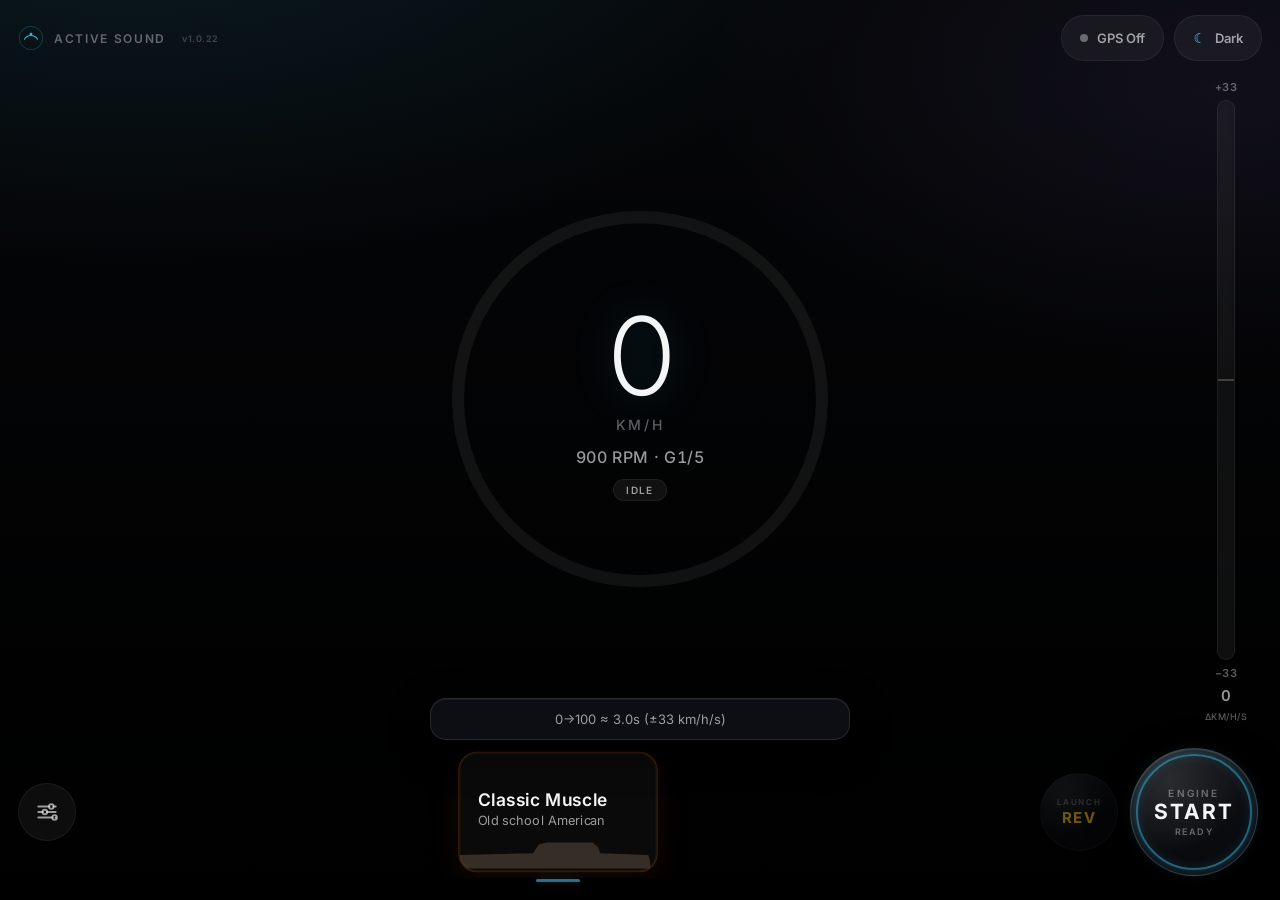
==== index.html @ 88a3c4e0 "revert(runtime): restore the exact v1.0.13 runtime — app was unusable The user reports the app went " ====
<!DOCTYPE html>
<html lang="en" data-theme="dark">
<head>
  <meta charset="UTF-8" />
  <meta name="viewport" content="width=device-width, initial-scale=1.0, maximum-scale=1.0, user-scalable=no, viewport-fit=cover" />
  <meta name="apple-mobile-web-app-capable" content="yes" />
  <meta name="mobile-web-app-capable" content="yes" />
  <meta name="theme-color" content="#000000" />
  <link rel="icon" type="image/svg+xml" href="favicon.svg" />
  <link rel="apple-touch-icon" href="favicon.svg" />
  <title>Tesla Active Sound — Engine Sound for Your EV</title>
  <meta name="description" content="Turn your Tesla into a combustion car — a realistic engine sound played through the cabin speakers, revving in real time with your GPS speed. No install: open the link and drive." />
  <meta name="author" content="PreeMak03" />
  <link rel="canonical" href="https://preemak03.github.io/" />
  <!-- Open Graph (link previews) -->
  <meta property="og:type" content="website" />
  <meta property="og:site_name" content="Tesla Active Sound" />
  <meta property="og:title" content="Tesla Active Sound — Engine Sound for Your EV" />
  <meta property="og:description" content="Turn your Tesla into a combustion car — a realistic engine sound through the cabin speakers, revving in real time with your GPS speed." />
  <meta property="og:url" content="https://preemak03.github.io/" />
  <meta property="og:image" content="https://preemak03.github.io/favicon.svg" />
  <!-- Twitter -->
  <meta name="twitter:card" content="summary" />
  <meta name="twitter:title" content="Tesla Active Sound — Engine Sound for Your EV" />
  <meta name="twitter:description" content="Turn your Tesla into a combustion car — engine sound through the cabin speakers, revving with real GPS speed." />
  <meta name="twitter:image" content="https://preemak03.github.io/favicon.svg" />
  <link rel="preconnect" href="https://fonts.googleapis.com" />
  <link rel="preconnect" href="https://fonts.gstatic.com" crossorigin />
  <link href="https://fonts.googleapis.com/css2?family=Inter:wght@300;400;500;600;700&display=swap" rel="stylesheet" />
  <link rel="stylesheet" href="css/main.css" />
  <link rel="stylesheet" href="css/animations.css" />
</head>
<body>
  <div id="app" class="app">
    <!-- Ambient background -->
    <div class="bg-layer" aria-hidden="true">
      <div class="bg-gradient"></div>
    </div>

    <!-- Top bar: brand left · GPS + theme right -->
    <header class="top-bar-clean">
      <div class="brand-mini">
        <svg viewBox="0 0 40 40" class="brand-svg" aria-hidden="true">
          <circle cx="20" cy="20" r="18" fill="none" stroke="currentColor" stroke-width="1.2" opacity="0.35"/>
          <path d="M10 22c4-8 16-8 20 0" fill="none" stroke="currentColor" stroke-width="1.6" stroke-linecap="round"/>
          <circle cx="20" cy="14" r="2.2" fill="currentColor"/>
        </svg>
        <span class="brand-name">Active Sound</span>
        <span class="brand-ver" id="app-ver" aria-label="app version"></span>
      </div>

      <div class="top-actions">
        <button type="button" class="chip-btn" id="btn-gps" aria-pressed="false" title="GPS speed on/off">
          <span class="pill-dot pill-dot--gps" id="gps-status-dot"></span>
          <span id="gps-status-label">GPS Off</span>
        </button>
        <button type="button" class="chip-btn" id="btn-theme" aria-label="Toggle dark/bright mode">
          <span class="theme-toggle-icon" id="theme-icon" aria-hidden="true">☾</span>
          <span id="theme-label">Dark</span>
        </button>
      </div>
    </header>

    <!-- Drive stage: speed · accel -->
    <main class="drive-stage">
      <section class="speed-center">
        <div class="speed-ring" id="speed-ring">
          <svg class="speed-ring-svg" viewBox="0 0 240 240">
            <defs>
              <linearGradient id="ringGrad" x1="0%" y1="0%" x2="100%" y2="100%">
                <stop offset="0%" stop-color="#3ecfff"/>
                <stop offset="50%" stop-color="#6ee7ff"/>
                <stop offset="100%" stop-color="#a78bfa"/>
              </linearGradient>
            </defs>
            <circle class="ring-track" cx="120" cy="120" r="104" />
            <circle class="ring-progress" id="ring-progress" cx="120" cy="120" r="104"
              stroke="url(#ringGrad)" />
          </svg>
          <div class="speed-core">
            <div class="speed-value" id="speed-value">0</div>
            <div class="speed-unit">km/h</div>
            <div class="speed-rpm" id="speed-rpm">0 RPM · G1</div>
            <div class="state-chip" id="drive-state" data-state="idle">Idle</div>
          </div>
        </div>
      </section>

      <aside class="accel-side">
        <div class="accel-tube" id="accel-tube" aria-label="Acceleration">
          <div class="accel-tube-label">+40</div>
          <div class="accel-tube-body">
            <div class="accel-tube-track">
              <div class="accel-zero-line" aria-hidden="true"></div>
              <div class="accel-fill accel-fill--pos" id="accel-fill-pos"></div>
              <div class="accel-fill accel-fill--neg" id="accel-fill-neg"></div>
            </div>
          </div>
          <div class="accel-tube-label">−40</div>
          <div class="accel-tube-readout" id="accel-readout">0</div>
          <div class="accel-tube-unit">Δkm/h/s</div>
        </div>
      </aside>
    </main>

    <!-- Bottom row: tune · profile carousel · push-to-start -->
    <footer class="bottom-row">
      <button type="button" class="tune-fab" id="btn-tune" aria-expanded="false" aria-controls="tune-sheet" aria-label="Sound tuning">
        <svg viewBox="0 0 24 24" aria-hidden="true" class="tune-icon">
          <path d="M4 7h10M18 7h2M4 12h4M12 12h8M4 17h13M20 17h0" stroke="currentColor" stroke-width="1.8" stroke-linecap="round" fill="none"/>
          <circle cx="16" cy="7" r="2.1" fill="none" stroke="currentColor" stroke-width="1.8"/>
          <circle cx="10" cy="12" r="2.1" fill="none" stroke="currentColor" stroke-width="1.8"/>
          <circle cx="19" cy="17" r="2.1" fill="none" stroke="currentColor" stroke-width="1.8"/>
        </svg>
      </button>

      <div class="profile-dock" aria-label="Sound profiles">
        <div class="profile-carousel" id="profile-scroller" role="listbox" aria-label="Sound profiles">
          <!-- filled by JS -->
        </div>
        <div class="carousel-focus-line" aria-hidden="true"></div>
        <div class="lock-hint" aria-hidden="true">Locked while driving · stop 3s to unlock</div>
      </div>

      <div class="start-dock">
        <button type="button" class="launch-btn" id="btn-launch" aria-label="Launch control rev test">
          <span class="lb-ring" aria-hidden="true"></span>
          <span class="lb-eyebrow">Launch</span>
          <span class="lb-main">Rev</span>
        </button>
        <button type="button" class="push-start" id="btn-engine" aria-label="Start or stop engine">
          <span class="ps-ring" aria-hidden="true"></span>
          <span class="ps-eyebrow">Engine</span>
          <span class="ps-main" id="btn-engine-label">Start</span>
          <span class="ps-status" id="ps-status">Ready</span>
        </button>
      </div>
    </footer>

    <!-- Tune sheet — split: Sound Profile (this car) vs App System (global) -->
    <div class="sheet-backdrop" id="sheet-backdrop"></div>
    <div class="tune-sheet" id="tune-sheet" role="dialog" aria-label="Sound tuning" aria-hidden="true">
      <div class="sheet-head">
        <span class="sheet-title" id="sheet-title" title="Sound">Sound
          <span class="dev-badge dev-only" aria-hidden="true">DEV</span>
        </span>
        <span class="profile-chip" id="active-profile-name">Camaro</span>
      </div>
      <div class="scope-chip-row dev-only">
        <span class="scope-chip" id="engine-scope-chip" title="Which synthesis engine is live">Classic tone</span>
        <span class="scope-hint" id="tune-scope-hint">Bass/Edge = this card · Master/GPS = app</span>
      </div>

      <!-- SOUND PROFILE — follows the selected car card -->
      <div class="tune-section" data-scope="sound">
        <div class="tune-section-head">
          <span class="tune-section-label">Sound</span>
          <span class="tune-section-tag dev-only">this car</span>
        </div>
        <p class="tune-section-note dev-only" id="sound-profile-note">
          Cabin body &amp; edge for the active card.
        </p>

        <div class="slider-group">
          <label class="slider-label" for="vol-bass">
            <span>Bass / Cabin body</span>
            <span class="slider-readout" id="vol-bass-val">50%</span>
          </label>
          <div class="h-slider" data-slider="bass">
            <input type="range" id="vol-bass" min="0" max="100" value="50" />
            <div class="h-slider-track"><div class="h-slider-fill" id="vol-bass-fill"></div></div>
          </div>
        </div>

        <div class="slider-group">
          <label class="slider-label" for="vol-edge">
            <span>Edge / Rasp</span>
            <span class="slider-readout" id="vol-edge-val">45%</span>
          </label>
          <div class="h-slider" data-slider="edge">
            <input type="range" id="vol-edge" min="0" max="100" value="45" />
            <div class="h-slider-track"><div class="h-slider-fill" id="vol-edge-fill"></div></div>
          </div>
        </div>
      </div>

      <!-- APP SYSTEM — global webapp, not a car profile -->
      <div class="tune-section" data-scope="app">
        <div class="tune-section-head">
          <span class="tune-section-label">Volume</span>
          <span class="tune-section-tag tune-section-tag--app dev-only">global</span>
        </div>

        <div class="slider-group">
          <label class="slider-label" for="vol-master">
            <span>Master Volume</span>
            <span class="slider-readout" id="vol-master-val">70%</span>
          </label>
          <div class="h-slider" data-slider="master">
            <input type="range" id="vol-master" min="0" max="100" value="70" />
            <div class="h-slider-track"><div class="h-slider-fill" id="vol-master-fill"></div></div>
          </div>
        </div>

        <!-- Developer / simulation controls — revealed by long-press on the sheet title -->
        <div class="dev-only dev-block">
          <div class="toggle-row">
            <button type="button" class="toggle-btn is-on" id="btn-reactive" aria-pressed="true">
              <span class="toggle-knob"></span>
              <span>Speed Reactive</span>
            </button>
            <button type="button" class="toggle-btn is-on" id="btn-smooth" aria-pressed="true">
              <span class="toggle-knob"></span>
              <span>Smooth Filter</span>
            </button>
          </div>

          <div class="slider-group sim-group" id="sim-group">
            <label class="slider-label" for="sim-speed">
              <span>Sim Speed · Demand</span>
              <span class="slider-readout" id="sim-speed-val">0 km/h</span>
            </label>
            <div class="h-slider" data-slider="sim">
              <input type="range" id="sim-speed" min="0" max="200" value="0" />
              <div class="h-slider-track"><div class="h-slider-fill" id="sim-speed-fill"></div></div>
            </div>
          </div>
        </div>
      </div>

      <div class="sheet-meta dev-only">
        <span>GPS Accuracy</span>
        <span id="tele-accuracy">—</span>
      </div>

      <div class="sheet-meta sheet-credit">
        <span>© 2026 PreeMak03 · All rights reserved</span>
        <a class="donate-link" id="donate-link" href="#" target="_blank" rel="noopener" hidden>☕ Donate</a>
      </div>
    </div>

    <!-- Toast / notices -->
    <div class="toast-host" id="toast-host" aria-live="polite"></div>

    <!-- Boot overlay -->
    <div class="boot-overlay" id="boot-overlay">
      <div class="boot-content">
        <div class="boot-ring"></div>
        <div class="boot-title">Tesla Active Sound</div>
        <div class="boot-sub">Initializing acoustic systems…</div>
        <div class="boot-credit">by PreeMak03</div>
      </div>
    </div>
  </div>

  <script type="module" src="js/app.js"></script>
</body>
</html>
---- css/main.css ----
/* ==========================================================================
   Tesla Active Sound — Clean Drive UI
   Tesla-inspired · minimal chrome · touch-first for the in-car browser
   ========================================================================== */

:root,
[data-theme="dark"] {
  /* Core palette — Dark (default) */
  --bg-void: #000000;
  --bg-deep: #07080a;
  --bg-elevated: #0e1014;
  --bg-panel: rgba(14, 16, 22, 0.88);
  --bg-panel-strong: rgba(14, 16, 22, 0.94);

  --text-primary: #f4f5f7;
  --text-secondary: rgba(244, 245, 247, 0.62);
  --text-muted: rgba(244, 245, 247, 0.38);

  --accent: #3ecfff;
  --accent-soft: rgba(62, 207, 255, 0.18);
  --accent-glow: rgba(62, 207, 255, 0.45);
  --accent-2: #a78bfa;
  --success: #34d399;
  --warning: #fbbf24;
  --danger: #f87171;
  --accel-pos: #3ecfff;
  --accel-neg: #f87171;

  --border-subtle: rgba(255, 255, 255, 0.06);
  --border-glass: rgba(255, 255, 255, 0.10);
  --border-highlight: rgba(255, 255, 255, 0.16);
  --border-accent: rgba(62, 207, 255, 0.35);

  --radius-sm: 10px;
  --radius-md: 16px;
  --radius-lg: 22px;
  --radius-pill: 999px;

  --blur-glass: 8px;
  --shadow-panel: 0 12px 40px rgba(0, 0, 0, 0.45), inset 0 1px 0 rgba(255, 255, 255, 0.06);
  --bg-gradient: radial-gradient(120% 80% at 10% -10%, rgba(62, 207, 255, 0.10), transparent 50%),
    radial-gradient(90% 70% at 95% 10%, rgba(167, 139, 250, 0.08), transparent 45%),
    linear-gradient(180deg, #050608 0%, #000 100%);

  --font: "Inter", -apple-system, BlinkMacSystemFont, "Segoe UI", system-ui, sans-serif;
  --ease-out: cubic-bezier(0.22, 1, 0.36, 1);
  --ease-spring: cubic-bezier(0.34, 1.56, 0.64, 1);
  --ease-soft: cubic-bezier(0.4, 0, 0.2, 1);

  --safe-pad: max(18px, env(safe-area-inset-left));
}

/* Bright mode */
[data-theme="bright"] {
  --bg-void: #e8eaef;
  --bg-deep: #f0f2f5;
  --bg-elevated: #ffffff;
  --bg-panel: rgba(255, 255, 255, 0.85);
  --bg-panel-strong: rgba(255, 255, 255, 0.95);

  --text-primary: #0c0e12;
  --text-secondary: rgba(12, 14, 18, 0.62);
  --text-muted: rgba(12, 14, 18, 0.42);

  --accent: #0891b2;
  --accent-soft: rgba(8, 145, 178, 0.12);
  --accent-glow: rgba(8, 145, 178, 0.28);
  --accent-2: #7c3aed;
  --success: #059669;
  --warning: #d97706;
  --danger: #dc2626;
  --accel-pos: #0891b2;
  --accel-neg: #dc2626;

  --border-subtle: rgba(0, 0, 0, 0.06);
  --border-glass: rgba(0, 0, 0, 0.08);
  --border-highlight: rgba(0, 0, 0, 0.12);
  --border-accent: rgba(8, 145, 178, 0.35);

  --shadow-panel: 0 10px 32px rgba(15, 23, 42, 0.08), inset 0 1px 0 rgba(255, 255, 255, 0.8);
  --bg-gradient: radial-gradient(120% 80% at 10% -10%, rgba(8, 145, 178, 0.08), transparent 50%),
    radial-gradient(90% 70% at 95% 10%, rgba(124, 58, 237, 0.06), transparent 45%),
    linear-gradient(180deg, #eef1f6 0%, #e4e7ed 100%);
}

*,
*::before,
*::after {
  box-sizing: border-box;
  margin: 0;
  padding: 0;
}

html, body {
  height: 100%;
  width: 100%;
  overflow: hidden;
  background: var(--bg-void);
  color: var(--text-primary);
  font-family: var(--font);
  font-weight: 400;
  -webkit-font-smoothing: antialiased;
  -moz-osx-font-smoothing: grayscale;
  touch-action: manipulation;
  user-select: none;
  -webkit-user-select: none;
  -webkit-touch-callout: none;
  overscroll-behavior: none;
}

button, input {
  font-family: inherit;
  color: inherit;
  border: none;
  background: none;
  outline: none;
}

button {
  cursor: pointer;
  -webkit-tap-highlight-color: transparent;
}

/* --------------------------------------------------------------------------
   App shell
   -------------------------------------------------------------------------- */

.app {
  position: relative;
  height: 100%;
  width: 100%;
  display: flex;
  flex-direction: column;
  padding: 12px var(--safe-pad) 14px;
  gap: 4px;
  overflow: hidden;
}

.bg-layer {
  position: absolute;
  inset: 0;
  z-index: 0;
  pointer-events: none;
  overflow: hidden;
}

.bg-gradient {
  position: absolute;
  inset: 0;
  background: var(--bg-gradient);
}

/* --------------------------------------------------------------------------
   Top bar — no chrome, floating chips
   -------------------------------------------------------------------------- */

.top-bar-clean {
  position: relative;
  z-index: 10;
  display: flex;
  align-items: center;
  justify-content: space-between;
  min-height: 52px;
  flex-shrink: 0;
}

.brand-mini {
  display: flex;
  align-items: center;
  gap: 10px;
  color: var(--text-muted);
}

.brand-svg {
  width: 26px;
  height: 26px;
  color: var(--accent);
  opacity: 0.85;
}

.brand-name {
  font-size: 12px;
  font-weight: 600;
  letter-spacing: 0.14em;
  text-transform: uppercase;
}

.top-actions {
  display: flex;
  gap: 10px;
  align-items: center;
}

.chip-btn {
  display: inline-flex;
  align-items: center;
  gap: 9px;
  padding: 11px 18px;
  min-height: 46px;
  border-radius: var(--radius-pill);
  background: rgba(127, 127, 127, 0.10);
  border: 1px solid var(--border-subtle);
  font-size: 13px;
  font-weight: 600;
  color: var(--text-secondary);
  transition: border-color 0.2s, color 0.2s, background 0.2s;
  white-space: nowrap;
}

.chip-btn:active {
  transform: scale(0.97);
}

.chip-btn.is-on {
  color: var(--text-primary);
  border-color: var(--border-accent);
  background: var(--accent-soft);
}

.theme-toggle-icon {
  font-size: 14px;
  line-height: 1;
  color: var(--accent);
}

.pill-dot {
  width: 8px;
  height: 8px;
  border-radius: 50%;
  background: var(--text-muted);
  transition: background 0.3s, box-shadow 0.3s;
}

.pill-dot.is-live {
  background: var(--success);
  box-shadow: 0 0 10px rgba(52, 211, 153, 0.7);
}

.pill-dot.is-warn {
  background: var(--warning);
  box-shadow: 0 0 10px rgba(251, 191, 36, 0.55);
}

.pill-dot.is-off {
  background: var(--text-muted);
}

/* --------------------------------------------------------------------------
   Drive stage — fader rail · speed · accel tube
   -------------------------------------------------------------------------- */

.drive-stage {
  position: relative;
  z-index: 5;
  flex: 1;
  min-height: 0;
  display: flex;
  align-items: stretch;
  gap: 10px;
  /* balance the accel tube on the right so the ring sits optically centered */
  padding-left: 82px;
}

/* Speed — the hero */
.speed-center {
  flex: 1;
  min-width: 0;
  display: grid;
  place-items: center;
}

.speed-ring {
  position: relative;
  width: min(100%, 52vh, 420px);
  aspect-ratio: 1;
}

.speed-ring-svg {
  width: 100%;
  height: 100%;
  transform: rotate(-90deg);
}

.ring-track {
  fill: none;
  stroke: rgba(127, 127, 127, 0.12);
  stroke-width: 7;
}

.ring-progress {
  fill: none;
  stroke-width: 7;
  stroke-linecap: round;
  stroke-dasharray: 653.45;
  stroke-dashoffset: 653.45;
  transition: none;
}

.speed-core {
  position: absolute;
  inset: 0;
  display: flex;
  flex-direction: column;
  align-items: center;
  justify-content: center;
  gap: 2px;
}

.speed-value {
  font-size: clamp(64px, 13vh, 108px);
  font-weight: 300;
  letter-spacing: -0.03em;
  line-height: 1;
  font-variant-numeric: tabular-nums;
  text-shadow: 0 0 40px rgba(62, 207, 255, 0.25);
}

.speed-unit {
  font-size: 14px;
  font-weight: 500;
  letter-spacing: 0.18em;
  text-transform: uppercase;
  color: var(--text-muted);
  margin-top: 4px;
}

.speed-rpm {
  margin-top: 12px;
  font-size: 16px;
  font-weight: 500;
  font-variant-numeric: tabular-nums;
  letter-spacing: 0.04em;
  color: var(--text-secondary);
}

/* Drive-state chip (THOR states) */
.state-chip {
  margin-top: 10px;
  font-size: 10px;
  font-weight: 600;
  letter-spacing: 0.14em;
  text-transform: uppercase;
  padding: 4px 12px;
  border-radius: var(--radius-pill);
  background: rgba(127, 127, 127, 0.12);
  border: 1px solid var(--border-subtle);
  color: var(--text-secondary);
  transition: color 0.25s, border-color 0.25s, background 0.25s;
}

.state-chip[data-state="pull"] {
  color: var(--accel-pos);
  border-color: color-mix(in srgb, var(--accel-pos) 40%, transparent);
  background: color-mix(in srgb, var(--accel-pos) 12%, transparent);
}

.state-chip[data-state="overrun"] {
  color: var(--accel-neg);
  border-color: color-mix(in srgb, var(--accel-neg) 40%, transparent);
  background: color-mix(in srgb, var(--accel-neg) 12%, transparent);
}

.state-chip[data-state="cruise"] {
  color: var(--success);
  border-color: color-mix(in srgb, var(--success) 40%, transparent);
  background: color-mix(in srgb, var(--success) 10%, transparent);
}

.state-chip[data-state="shift"] {
  color: var(--warning);
  border-color: color-mix(in srgb, var(--warning) 45%, transparent);
  background: color-mix(in srgb, var(--warning) 12%, transparent);
}

/* Accel tube — right side, same as before */
.accel-side {
  flex: 0 0 72px;
  display: flex;
  align-items: stretch;
  justify-content: center;
  padding: 12px 0 12px;
}

.accel-tube {
  display: flex;
  flex-direction: column;
  align-items: center;
  gap: 6px;
  min-height: 0;
  width: 100%;
}

.accel-tube-label {
  font-size: 11px;
  font-weight: 600;
  letter-spacing: 0.04em;
  color: var(--text-muted);
  font-variant-numeric: tabular-nums;
}

.accel-tube-body {
  flex: 1;
  width: 100%;
  min-height: 130px;
  display: flex;
  justify-content: center;
}

.accel-tube-track {
  position: relative;
  width: 18px;
  height: 100%;
  border-radius: var(--radius-pill);
  background: rgba(127, 127, 127, 0.12);
  border: 1px solid var(--border-subtle);
  overflow: hidden;
  box-shadow: inset 0 2px 8px rgba(0, 0, 0, 0.2);
}

.accel-zero-line {
  position: absolute;
  left: 0;
  right: 0;
  top: 50%;
  height: 2px;
  margin-top: -1px;
  background: var(--text-muted);
  opacity: 0.55;
  z-index: 2;
}

.accel-fill {
  position: absolute;
  left: 2px;
  right: 2px;
  width: auto;
  border-radius: 2px;
  pointer-events: none;
}

.accel-fill--pos {
  bottom: 50%;
  height: 0%;
  background: linear-gradient(0deg, var(--accel-pos), #7ee8ff);
  box-shadow: 0 0 10px color-mix(in srgb, var(--accel-pos) 50%, transparent);
}

.accel-fill--neg {
  top: 50%;
  height: 0%;
  background: linear-gradient(180deg, var(--accel-neg), #fca5a5);
  box-shadow: 0 0 10px color-mix(in srgb, var(--accel-neg) 45%, transparent);
}

.accel-tube-readout {
  font-size: 15px;
  font-weight: 600;
  font-variant-numeric: tabular-nums;
  color: var(--accent);
  letter-spacing: 0.02em;
  min-height: 1.2em;
}

.accel-tube-unit {
  font-size: 9px;
  font-weight: 500;
  letter-spacing: 0.06em;
  color: var(--text-muted);
  text-transform: uppercase;
}

/* --------------------------------------------------------------------------
   Bottom row — tune · carousel · push-to-start
   -------------------------------------------------------------------------- */

.bottom-row {
  position: relative;
  z-index: 10;
  flex-shrink: 0;
  display: flex;
  align-items: center;
  gap: 14px;
  min-height: 148px;
}

/* Tune fab */
.tune-fab {
  flex: 0 0 auto;
  width: 58px;
  height: 58px;
  border-radius: 50%;
  display: grid;
  place-items: center;
  background: rgba(127, 127, 127, 0.10);
  border: 1px solid var(--border-subtle);
  color: var(--text-secondary);
  transition: border-color 0.2s, color 0.2s, background 0.2s, transform 0.15s;
  align-self: center;
}

.tune-fab:active {
  transform: scale(0.94);
}

.tune-fab.is-open {
  color: var(--accent);
  border-color: var(--border-accent);
  background: var(--accent-soft);
}

.tune-icon {
  width: 26px;
  height: 26px;
}

/* Profile carousel — swipe, center zoom pop */
.profile-dock {
  position: relative;
  flex: 1;
  min-width: 0;
  height: 100%;
  display: flex;
  align-items: center;
  -webkit-mask-image: linear-gradient(90deg, transparent 0, #000 12%, #000 88%, transparent 100%);
  mask-image: linear-gradient(90deg, transparent 0, #000 12%, #000 88%, transparent 100%);
}

.profile-carousel {
  display: flex;
  align-items: center;
  gap: 12px;
  width: 100%;
  overflow-x: auto;
  overflow-y: hidden;
  padding: 14px 0;
  scroll-snap-type: x mandatory;
  -webkit-overflow-scrolling: touch;
  scrollbar-width: none;
}

.profile-carousel::-webkit-scrollbar {
  display: none;
}

.carousel-focus-line {
  position: absolute;
  left: 50%;
  bottom: 4px;
  width: 44px;
  height: 3px;
  border-radius: 2px;
  transform: translateX(-50%);
  background: var(--accent);
  opacity: 0.55;
  box-shadow: 0 0 12px var(--accent-glow);
  pointer-events: none;
}

.pcard {
  position: relative;
  flex: 0 0 auto;
  width: 172px;
  height: 104px;
  scroll-snap-align: center;
  border-radius: var(--radius-md);
  padding: 12px 16px 36px;
  display: flex;
  flex-direction: column;
  justify-content: flex-end;
  gap: 2px;
  background: rgba(127, 127, 127, 0.08);
  border: 1px solid var(--border-subtle);
  overflow: hidden;
  opacity: 0.6;
  transform: scale(0.92);
  will-change: transform, opacity;
  transition: border-color 0.25s var(--ease-soft), box-shadow 0.25s var(--ease-soft);
}

.pcard.is-center {
  border-color: color-mix(in srgb, var(--profile-accent, var(--accent)) 55%, transparent);
  box-shadow:
    0 8px 30px color-mix(in srgb, var(--profile-accent, var(--accent)) 18%, transparent),
    inset 0 0 0 1px color-mix(in srgb, var(--profile-accent, var(--accent)) 25%, transparent);
}

/* Signature silhouette — original SVG art, wheel-less body ~1/3 of the
   card height, sitting flush on the bottom edge like a ground line. */
.pcard-art {
  position: absolute;
  inset: auto -6px -2px -6px;
  width: calc(100% + 12px);
  height: 35px;
  color: color-mix(in srgb, var(--profile-accent, var(--accent)) 60%, var(--text-primary) 40%);
  opacity: 0.16;
  filter: blur(0.4px);
  pointer-events: none;
}

.pcard.is-center .pcard-art {
  opacity: 0.3;
}

.pcard-name {
  position: relative;
  z-index: 1;
  font-size: 15px;
  font-weight: 600;
  line-height: 1.2;
  letter-spacing: 0.01em;
}

.pcard-car {
  position: relative;
  z-index: 1;
  font-size: 11px;
  font-weight: 400;
  line-height: 1.25;
  color: var(--text-secondary);
}

/* Push-to-start — Tesla-minimal round starter */
.start-dock {
  flex: 0 0 auto;
  display: flex;
  align-items: center;
  gap: 12px;
  padding-right: 4px;
}

/* Launch-control rev test */
.launch-btn {
  position: relative;
  width: 78px;
  height: 78px;
  border-radius: 50%;
  display: flex;
  flex-direction: column;
  align-items: center;
  justify-content: center;
  gap: 1px;
  background:
    radial-gradient(circle at 32% 26%, rgba(255, 255, 255, 0.08), transparent 55%),
    linear-gradient(160deg, #14161b 0%, #0a0b0e 70%);
  border: 1px solid var(--border-subtle);
  opacity: 0.45;
  transition: opacity 0.25s, transform 0.12s var(--ease-soft);
}

[data-theme="bright"] .launch-btn {
  background:
    radial-gradient(circle at 32% 26%, rgba(255, 255, 255, 0.85), transparent 60%),
    linear-gradient(160deg, #f2f4f8 0%, #d7dbe2 70%);
}

.launch-btn.is-armed {
  opacity: 1;
  border-color: color-mix(in srgb, var(--warning) 45%, transparent);
}

.launch-btn:active {
  transform: scale(0.94);
}

.lb-ring {
  position: absolute;
  inset: 4px;
  border-radius: 50%;
  border: 2px solid transparent;
  transition: border-color 0.25s, box-shadow 0.25s;
  pointer-events: none;
}

.launch-btn.is-armed .lb-ring {
  border-color: color-mix(in srgb, var(--warning) 40%, transparent);
}

.launch-btn.is-active .lb-ring {
  border-color: var(--warning);
  box-shadow:
    0 0 18px color-mix(in srgb, var(--warning) 50%, transparent),
    inset 0 0 12px color-mix(in srgb, var(--warning) 20%, transparent);
  animation: launch-pulse 0.5s ease-in-out infinite alternate;
}

@keyframes launch-pulse {
  from { opacity: 0.65; }
  to { opacity: 1; }
}

.lb-eyebrow {
  font-size: 8px;
  font-weight: 600;
  letter-spacing: 0.2em;
  text-transform: uppercase;
  color: var(--text-muted);
}

.lb-main {
  font-size: 15px;
  font-weight: 700;
  letter-spacing: 0.1em;
  text-transform: uppercase;
  color: var(--warning);
}

.push-start {
  position: relative;
  width: 128px;
  height: 128px;
  border-radius: 50%;
  display: flex;
  flex-direction: column;
  align-items: center;
  justify-content: center;
  gap: 1px;
  background:
    radial-gradient(circle at 32% 26%, rgba(255, 255, 255, 0.10), transparent 55%),
    linear-gradient(160deg, #16181d 0%, #0a0b0e 70%);
  border: 1px solid var(--border-highlight);
  box-shadow:
    0 14px 38px rgba(0, 0, 0, 0.55),
    inset 0 1px 0 rgba(255, 255, 255, 0.10);
  transition: transform 0.12s var(--ease-soft), box-shadow 0.25s var(--ease-soft);
}

[data-theme="bright"] .push-start {
  background:
    radial-gradient(circle at 32% 26%, rgba(255, 255, 255, 0.85), transparent 60%),
    linear-gradient(160deg, #f2f4f8 0%, #d7dbe2 70%);
  box-shadow:
    0 14px 32px rgba(15, 23, 42, 0.22),
    inset 0 1px 0 rgba(255, 255, 255, 0.9);
}

.push-start:active {
  transform: scale(0.96);
}

/* Outer status ring */
.ps-ring {
  position: absolute;
  inset: 5px;
  border-radius: 50%;
  border: 2px solid color-mix(in srgb, var(--accent) 45%, transparent);
  box-shadow:
    0 0 14px color-mix(in srgb, var(--accent) 25%, transparent),
    inset 0 0 12px color-mix(in srgb, var(--accent) 12%, transparent);
  transition: border-color 0.3s, box-shadow 0.3s;
  pointer-events: none;
}

.push-start.is-running .ps-ring {
  border-color: color-mix(in srgb, var(--danger) 70%, transparent);
  box-shadow:
    0 0 20px color-mix(in srgb, var(--danger) 40%, transparent),
    inset 0 0 14px color-mix(in srgb, var(--danger) 18%, transparent);
}

.ps-eyebrow {
  font-size: 10px;
  font-weight: 600;
  letter-spacing: 0.22em;
  text-transform: uppercase;
  color: var(--text-muted);
}

.ps-main {
  font-size: 21px;
  font-weight: 700;
  letter-spacing: 0.1em;
  text-transform: uppercase;
  line-height: 1.15;
}

.push-start.is-running .ps-main {
  color: var(--danger);
}

.ps-status {
  font-size: 9px;
  font-weight: 600;
  letter-spacing: 0.16em;
  text-transform: uppercase;
  color: var(--text-muted);
  transition: color 0.3s;
}

.push-start.is-running .ps-status {
  color: var(--success);
  text-shadow: 0 0 10px rgba(52, 211, 153, 0.5);
}

/* --------------------------------------------------------------------------
   Drive lock — GPS mode + moving: touch controls lock so eyes stay on the
   road; standing still >3 s (red light) unlocks. Push-to-start never locks.
   -------------------------------------------------------------------------- */

.lock-hint {
  position: absolute;
  inset: 0;
  display: grid;
  place-items: center;
  font-size: 12px;
  font-weight: 600;
  letter-spacing: 0.14em;
  text-transform: uppercase;
  color: var(--text-secondary);
  opacity: 0;
  pointer-events: none;
  transition: opacity 0.3s var(--ease-soft);
}

.drive-lock .lock-hint {
  opacity: 1;
}

.drive-lock .profile-carousel,
.drive-lock .carousel-focus-line {
  opacity: 0.22;
  pointer-events: none;
}

.drive-lock .tune-fab,
.drive-lock .launch-btn,
.drive-lock .top-actions {
  opacity: 0.3;
  pointer-events: none;
}

/* --------------------------------------------------------------------------
   Tune sheet
   -------------------------------------------------------------------------- */

.sheet-backdrop {
  position: absolute;
  inset: 0;
  z-index: 40;
  background: rgba(0, 0, 0, 0.35);
  opacity: 0;
  pointer-events: none;
  transition: opacity 0.28s var(--ease-soft);
}

.sheet-backdrop.is-open {
  opacity: 1;
  pointer-events: auto;
}

.tune-sheet {
  position: absolute;
  left: var(--safe-pad);
  bottom: 16px;
  z-index: 45;
  width: min(400px, calc(100% - 2 * var(--safe-pad)));
  padding: 20px 22px 22px;
  border-radius: var(--radius-lg);
  background: var(--bg-panel-strong);
  backdrop-filter: blur(var(--blur-glass));
  -webkit-backdrop-filter: blur(var(--blur-glass));
  border: 1px solid var(--border-glass);
  box-shadow: var(--shadow-panel);
  display: flex;
  flex-direction: column;
  gap: 14px;
  transform: translateY(16px);
  opacity: 0;
  visibility: hidden;
  pointer-events: none;
  transition: transform 0.3s var(--ease-out), opacity 0.28s var(--ease-soft), visibility 0.3s;
}

.tune-sheet.is-open {
  transform: translateY(0);
  opacity: 1;
  visibility: visible;
  pointer-events: auto;
}

.sheet-head {
  display: flex;
  align-items: center;
  justify-content: space-between;
  gap: 12px;
}

.sheet-title {
  font-size: 12px;
  font-weight: 600;
  letter-spacing: 0.12em;
  text-transform: uppercase;
  color: var(--text-muted);
}

/* Developer / simulation controls: hidden from normal users. Revealed (with natural
 * display of each element) once the body gains .dev-mode via the triple-tap gesture. */
body:not(.dev-mode) .dev-only {
  display: none !important;
}
.dev-badge {
  margin-left: 8px;
  font-size: 9px;
  font-weight: 700;
  letter-spacing: 0.14em;
  padding: 2px 6px;
  border-radius: 6px;
  color: var(--accent);
  background: var(--accent-soft);
  border: 1px solid var(--border-accent);
  vertical-align: middle;
}
.dev-block {
  margin-top: 14px;
  padding-top: 14px;
  border-top: 1px dashed var(--border-accent);
}

/* Settings FAB — a 1s "opening…" spinner ring (also the triple-tap dev window),
 * so the deliberate delay reads as a loading animation, not lag. */
.tune-fab {
  position: relative;
}
.tune-fab.is-waiting::before {
  content: "";
  position: absolute;
  inset: -5px;
  border-radius: 50%;
  border: 2px solid transparent;
  border-top-color: var(--accent);
  border-right-color: var(--accent);
  animation: fab-spin 0.8s linear infinite;
  pointer-events: none;
}
@keyframes fab-spin {
  to { transform: rotate(360deg); }
}

/* Small, muted app-version badge after the brand name (top-left). */
.brand-ver {
  margin-left: 6px;
  font-size: 9px;
  font-weight: 600;
  letter-spacing: 0.06em;
  color: var(--text-muted);
  opacity: 0.6;
  vertical-align: middle;
}

.profile-chip {
  font-size: 12px;
  font-weight: 500;
  letter-spacing: 0.04em;
  padding: 6px 12px;
  border-radius: var(--radius-pill);
  background: var(--accent-soft);
  border: 1px solid var(--border-accent);
  color: var(--accent);
}

.scope-chip-row {
  display: flex;
  flex-wrap: wrap;
  align-items: center;
  gap: 8px 12px;
  margin-top: -4px;
}

.scope-chip {
  font-size: 10px;
  font-weight: 600;
  letter-spacing: 0.08em;
  text-transform: uppercase;
  padding: 4px 10px;
  border-radius: var(--radius-pill);
  background: rgba(255, 255, 255, 0.06);
  border: 1px solid var(--border-subtle);
  color: var(--text-muted);
}

.scope-chip.is-vessel {
  color: #5eead4;
  border-color: rgba(94, 234, 212, 0.35);
  background: rgba(94, 234, 212, 0.1);
}

.scope-hint {
  font-size: 11px;
  color: var(--text-muted);
  line-height: 1.3;
  flex: 1;
  min-width: 140px;
}

.tune-section {
  display: flex;
  flex-direction: column;
  gap: 12px;
  padding: 12px 12px 14px;
  border-radius: var(--radius-md, 12px);
  border: 1px solid var(--border-subtle);
  background: rgba(0, 0, 0, 0.18);
}

.tune-section[data-scope="sound"] {
  border-color: rgba(94, 234, 212, 0.18);
}

.tune-section[data-scope="app"] {
  border-color: rgba(167, 139, 250, 0.18);
}

.tune-section-head {
  display: flex;
  align-items: center;
  justify-content: space-between;
  gap: 8px;
}

.tune-section-label {
  font-size: 11px;
  font-weight: 700;
  letter-spacing: 0.14em;
  text-transform: uppercase;
  color: var(--text-secondary);
}

.tune-section-tag {
  font-size: 10px;
  font-weight: 600;
  letter-spacing: 0.06em;
  text-transform: uppercase;
  padding: 2px 8px;
  border-radius: var(--radius-pill);
  color: #5eead4;
  background: rgba(94, 234, 212, 0.12);
}

.tune-section-tag--app {
  color: #c4b5fd;
  background: rgba(167, 139, 250, 0.14);
}

.tune-section-note {
  margin: 0;
  font-size: 11px;
  line-height: 1.4;
  color: var(--text-muted);
}

.tune-sheet {
  max-height: min(78vh, 640px);
  overflow-y: auto;
  -webkit-overflow-scrolling: touch;
}

.sheet-meta {
  display: flex;
  justify-content: space-between;
  font-size: 12px;
  color: var(--text-muted);
  font-variant-numeric: tabular-nums;
  padding-top: 2px;
  border-top: 1px solid var(--border-subtle);
}

/* Sim demand slider — inert while GPS drives the speed */
.sim-group {
  padding-top: 10px;
  border-top: 1px solid var(--border-subtle);
  transition: opacity 0.25s var(--ease-soft);
}

.sim-group.is-inert {
  opacity: 0.4;
  pointer-events: none;
}

/* Sliders */
.slider-group {
  display: flex;
  flex-direction: column;
  gap: 6px;
}

.slider-label {
  display: flex;
  justify-content: space-between;
  align-items: center;
  font-size: 13px;
  font-weight: 500;
  color: var(--text-secondary);
}

.slider-readout {
  font-variant-numeric: tabular-nums;
  color: var(--accent);
  font-weight: 600;
  font-size: 13px;
}

.h-slider {
  position: relative;
  height: 38px;
  display: flex;
  align-items: center;
}

.h-slider input[type="range"] {
  position: absolute;
  inset: 0;
  width: 100%;
  height: 100%;
  opacity: 0;
  z-index: 2;
  cursor: pointer;
  margin: 0;
}

.h-slider-track {
  position: relative;
  width: 100%;
  height: 8px;
  border-radius: var(--radius-pill);
  background: rgba(127, 127, 127, 0.14);
  border: 1px solid var(--border-subtle);
  overflow: hidden;
}

.h-slider-fill {
  height: 100%;
  width: 70%;
  border-radius: inherit;
  background: linear-gradient(90deg, rgba(62, 207, 255, 0.4), #3ecfff);
  box-shadow: 0 0 12px rgba(62, 207, 255, 0.35);
  will-change: width;
}

/* Toggles */
.toggle-row {
  display: grid;
  grid-template-columns: 1fr 1fr;
  gap: 8px;
}

.toggle-btn {
  display: flex;
  align-items: center;
  gap: 10px;
  padding: 12px 14px;
  min-height: 48px;
  border-radius: var(--radius-md);
  background: rgba(127, 127, 127, 0.10);
  border: 1px solid var(--border-subtle);
  font-size: 13px;
  font-weight: 500;
  color: var(--text-secondary);
  transition: border-color 0.2s, color 0.2s, background 0.2s;
}

.toggle-btn.is-on {
  color: var(--text-primary);
  border-color: var(--border-accent);
  background: var(--accent-soft);
}

.toggle-knob {
  width: 34px;
  height: 20px;
  border-radius: var(--radius-pill);
  background: rgba(127, 127, 127, 0.25);
  position: relative;
  flex-shrink: 0;
  transition: background 0.25s var(--ease-soft);
}

.toggle-knob::after {
  content: "";
  position: absolute;
  top: 2px;
  left: 2px;
  width: 16px;
  height: 16px;
  border-radius: 50%;
  background: #fff;
  box-shadow: 0 1px 4px rgba(0, 0, 0, 0.4);
  transition: transform 0.28s var(--ease-out);
}

.toggle-btn.is-on .toggle-knob {
  background: var(--accent);
  box-shadow: 0 0 10px rgba(62, 207, 255, 0.45);
}

.toggle-btn.is-on .toggle-knob::after {
  transform: translateX(14px);
}

/* --------------------------------------------------------------------------
   Onboarding coach marks — spotlight + tooltip, tap to advance, shown once
   -------------------------------------------------------------------------- */

.onb {
  position: fixed;
  inset: 0;
  z-index: 200;
  cursor: pointer;
  animation: onb-fade 0.3s var(--ease-soft);
}

.onb.is-out {
  opacity: 0;
  pointer-events: none;
  transition: opacity 0.3s var(--ease-soft);
}

@keyframes onb-fade {
  from { opacity: 0; }
  to { opacity: 1; }
}

/* Spotlight: transparent hole, huge box-shadow dims everything else */
.onb-hole {
  position: absolute;
  box-shadow: 0 0 0 9999px rgba(0, 0, 0, 0.72);
  border: 2px solid var(--accent);
  border-radius: 16px;
  box-sizing: border-box;
  pointer-events: none;
  transition: left 0.3s var(--ease-out), top 0.3s var(--ease-out),
    width 0.3s var(--ease-out), height 0.3s var(--ease-out),
    border-radius 0.3s var(--ease-out);
}

.onb-hole::after {
  content: "";
  position: absolute;
  inset: -2px;
  border-radius: inherit;
  box-shadow: 0 0 22px var(--accent-glow);
  pointer-events: none;
}

.onb-tip {
  position: absolute;
  width: min(300px, calc(100vw - 24px));
  padding: 16px 18px;
  border-radius: var(--radius-md);
  background: var(--bg-panel-strong);
  backdrop-filter: blur(var(--blur-glass));
  -webkit-backdrop-filter: blur(var(--blur-glass));
  border: 1px solid var(--border-accent);
  box-shadow: var(--shadow-panel);
}

.onb-tip.is-center {
  width: min(340px, calc(100vw - 32px));
  text-align: center;
}

.onb-tip-icon {
  display: flex;
  justify-content: center;
  color: var(--accent);
  margin-bottom: 10px;
  filter: drop-shadow(0 0 10px var(--accent-glow));
}

.onb-tip-icon[hidden] {
  display: none;
}

.onb-tip.is-center .onb-tip-foot {
  justify-content: center;
  gap: 14px;
}

.onb-tip-title {
  font-size: 16px;
  font-weight: 700;
  letter-spacing: 0.01em;
  margin-bottom: 6px;
}

.onb-tip-body {
  font-size: 13px;
  line-height: 1.5;
  color: var(--text-secondary);
}

.onb-tip-foot {
  display: flex;
  align-items: center;
  justify-content: space-between;
  margin-top: 12px;
}

.onb-step {
  font-size: 11px;
  font-weight: 600;
  letter-spacing: 0.1em;
  color: var(--text-muted);
  font-variant-numeric: tabular-nums;
}

.onb-next {
  font-size: 13px;
  font-weight: 600;
  color: var(--accent);
}

.onb-skip {
  position: absolute;
  top: max(16px, env(safe-area-inset-top));
  right: max(16px, env(safe-area-inset-right));
  padding: 8px 16px;
  border-radius: var(--radius-pill);
  background: rgba(0, 0, 0, 0.4);
  border: 1px solid var(--border-glass);
  color: var(--text-secondary);
  font-size: 13px;
  font-weight: 600;
}

.perf-lite .onb-tip,
.perf-lite .onb-hole::after {
  backdrop-filter: none;
  -webkit-backdrop-filter: none;
  box-shadow: none;
}

/* --------------------------------------------------------------------------
   Toast + Boot
   -------------------------------------------------------------------------- */

.toast-host {
  position: absolute;
  left: 50%;
  bottom: 160px;
  transform: translateX(-50%);
  z-index: 50;
  display: flex;
  flex-direction: column;
  gap: 8px;
  pointer-events: none;
  width: min(420px, calc(100% - 32px));
}

.toast {
  padding: 12px 16px;
  border-radius: var(--radius-md);
  background: var(--bg-panel);
  backdrop-filter: blur(12px);
  border: 1px solid var(--border-glass);
  font-size: 13px;
  color: var(--text-secondary);
  text-align: center;
  box-shadow: var(--shadow-panel);
  opacity: 0;
  transform: translateY(12px);
}

.boot-overlay {
  position: absolute;
  inset: 0;
  z-index: 100;
  display: grid;
  place-items: center;
  background: var(--bg-void);
  transition: opacity 0.6s var(--ease-soft), visibility 0.6s;
}

.boot-overlay.is-done {
  opacity: 0;
  visibility: hidden;
  pointer-events: none;
}

.boot-content {
  display: flex;
  flex-direction: column;
  align-items: center;
  gap: 16px;
}

.boot-ring {
  width: 48px;
  height: 48px;
  border-radius: 50%;
  border: 2px solid rgba(62, 207, 255, 0.15);
  border-top-color: var(--accent);
  animation: boot-spin 0.9s linear infinite;
}

.boot-title {
  font-size: 18px;
  font-weight: 600;
  letter-spacing: 0.04em;
}

.boot-sub {
  font-size: 12px;
  color: var(--text-muted);
  letter-spacing: 0.06em;
}

.boot-credit {
  font-size: 11px;
  color: var(--text-muted);
  letter-spacing: 0.1em;
  text-transform: uppercase;
  opacity: 0.7;
}

.sheet-credit {
  font-size: 11px;
}

.donate-link {
  color: var(--accent);
  text-decoration: none;
  font-weight: 600;
}

@keyframes boot-spin {
  to { transform: rotate(360deg); }
}

/* --------------------------------------------------------------------------
   Performance-lite — auto-enabled when measured rAF < 45 fps (Tesla MCU2)
   -------------------------------------------------------------------------- */

.perf-lite .tune-sheet,
.perf-lite .toast {
  backdrop-filter: none;
  -webkit-backdrop-filter: none;
}

.perf-lite .speed-value {
  text-shadow: none;
}

.perf-lite .push-start,
.perf-lite .ps-ring,
.perf-lite .lb-ring,
.perf-lite .pcard.is-center,
.perf-lite .h-slider-fill,
.perf-lite .carousel-focus-line {
  box-shadow: none !important;
}

.perf-lite .bg-gradient {
  background: var(--bg-deep);
}

.perf-lite .pcard-art {
  filter: none;
}

/* --------------------------------------------------------------------------
   Short viewports (Tesla Browser with chrome bar)
   -------------------------------------------------------------------------- */

@media (max-height: 780px) {
  .bottom-row {
    min-height: 128px;
  }

  .push-start {
    width: 112px;
    height: 112px;
  }

  .launch-btn {
    width: 68px;
    height: 68px;
  }

  .drive-stage {
    padding-left: 78px;
  }

  .pcard {
    width: 158px;
    height: 94px;
    padding-bottom: 32px;
  }

  .pcard-art {
    height: 31px;
    bottom: -2px;
  }

  .speed-value {
    font-size: clamp(56px, 12vh, 88px);
  }

  .toast-host {
    bottom: 140px;
  }
}

@media (prefers-reduced-motion: reduce) {
  *,
  *::before,
  *::after {
    animation-duration: 0.01ms !important;
    animation-iteration-count: 1 !important;
    transition-duration: 0.01ms !important;
  }
}
---- css/animations.css ----
/* ==========================================================================
   Tesla Active Sound — Animation layer (CSS companions to JS rAF / WAAPI)
   ========================================================================== */

/* Carousel card press */
.pcard:active {
  transform: scale(0.94) !important;
}

/* Push-to-start press ring flash */
.push-start.anim-pressed .ps-ring {
  animation: ps-flash 0.5s var(--ease-out, cubic-bezier(0.22, 1, 0.36, 1));
}

@keyframes ps-flash {
  0% { transform: scale(0.94); opacity: 0.4; }
  100% { transform: scale(1); opacity: 1; }
}

/* Toast enter/exit driven by classes */
.toast.is-in {
  animation: toast-in 0.4s cubic-bezier(0.22, 1, 0.36, 1) forwards;
}

.toast.is-out {
  animation: toast-out 0.32s ease forwards;
}

@keyframes toast-in {
  from { opacity: 0; transform: translateY(14px) scale(0.98); }
  to   { opacity: 1; transform: translateY(0) scale(1); }
}

@keyframes toast-out {
  from { opacity: 1; transform: translateY(0) scale(1); }
  to   { opacity: 0; transform: translateY(8px) scale(0.98); }
}

/* Focus ring for accessibility */
.chip-btn:focus-visible,
.pcard:focus-visible,
.push-start:focus-visible,
.launch-btn:focus-visible,
.tune-fab:focus-visible,
.toggle-btn:focus-visible {
  outline: 2px solid rgba(62, 207, 255, 0.55);
  outline-offset: 2px;
}
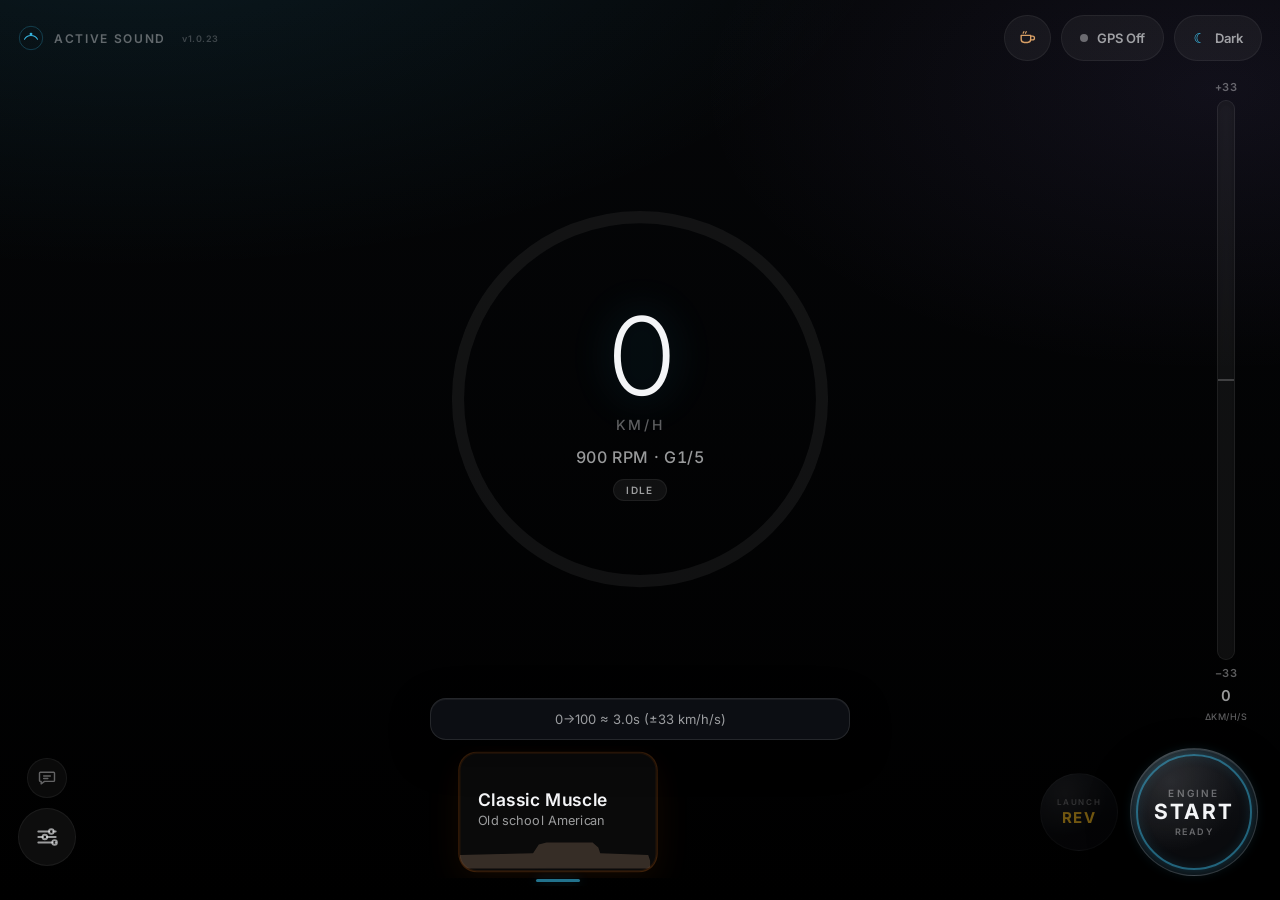
==== commit b02f51db: "perf(drive): stop distorting the GPS input; donate/feedback become on-demand modules The readout was" ====
--- a/index.html
+++ b/index.html
@@ -50,6 +50,13 @@
       </div>
 
       <div class="top-actions">
+        <button type="button" class="chip-btn donate-chip" id="btn-donate" aria-haspopup="dialog" aria-label="เลี้ยงกาแฟผู้พัฒนา" title="เลี้ยงกาแฟผู้พัฒนา">
+          <svg viewBox="0 0 24 24" aria-hidden="true">
+            <path d="M4 8h12v5a4 4 0 0 1-4 4H8a4 4 0 0 1-4-4V8Z" fill="none" stroke="currentColor" stroke-width="1.7" stroke-linejoin="round"/>
+            <path d="M16 9h2.4a2.4 2.4 0 0 1 0 4.8H16" fill="none" stroke="currentColor" stroke-width="1.7" stroke-linejoin="round"/>
+            <path d="M7.5 3.2c0 1-1 1.2-1 2.2M10.5 3.2c0 1-1 1.2-1 2.2" fill="none" stroke="currentColor" stroke-width="1.5" stroke-linecap="round"/>
+          </svg>
+        </button>
         <button type="button" class="chip-btn" id="btn-gps" aria-pressed="false" title="GPS speed on/off">
           <span class="pill-dot pill-dot--gps" id="gps-status-dot"></span>
           <span id="gps-status-label">GPS Off</span>
@@ -105,6 +112,13 @@
 
     <!-- Bottom row: tune · profile carousel · push-to-start -->
     <footer class="bottom-row">
+      <div class="left-dock">
+        <button type="button" class="fb-fab" id="btn-feedback" aria-haspopup="dialog" aria-label="ส่งความเห็น" title="ส่งความเห็น">
+          <svg viewBox="0 0 24 24" aria-hidden="true">
+            <path d="M4 5h16a1 1 0 0 1 1 1v9a1 1 0 0 1-1 1H9l-4 3v-3H4a1 1 0 0 1-1-1V6a1 1 0 0 1 1-1Z" fill="none" stroke="currentColor" stroke-width="1.7" stroke-linejoin="round"/>
+            <path d="M8 9.5h8M8 12.5h5" stroke="currentColor" stroke-width="1.7" stroke-linecap="round"/>
+          </svg>
+        </button>
       <button type="button" class="tune-fab" id="btn-tune" aria-expanded="false" aria-controls="tune-sheet" aria-label="Sound tuning">
         <svg viewBox="0 0 24 24" aria-hidden="true" class="tune-icon">
           <path d="M4 7h10M18 7h2M4 12h4M12 12h8M4 17h13M20 17h0" stroke="currentColor" stroke-width="1.8" stroke-linecap="round" fill="none"/>
@@ -113,6 +127,7 @@
           <circle cx="19" cy="17" r="2.1" fill="none" stroke="currentColor" stroke-width="1.8"/>
         </svg>
       </button>
+      </div>
 
       <div class="profile-dock" aria-label="Sound profiles">
         <div class="profile-carousel" id="profile-scroller" role="listbox" aria-label="Sound profiles">
--- a/css/main.css
+++ b/css/main.css
@@ -245,6 +245,54 @@
   background: var(--text-muted);
 }
 
+/* Donate / Feedback entry points. ONLY the buttons live here — every sheet, its markup and
+   its stylesheet ship inside js/extras.js and exist solely while a sheet is open. */
+.donate-chip {
+  padding: 11px 13px;
+  gap: 0;
+  color: #d9a066;
+}
+[data-theme="bright"] .donate-chip {
+  color: #b26a2e;
+}
+.donate-chip svg {
+  width: 19px;
+  height: 19px;
+  display: block;
+}
+
+.left-dock {
+  flex: 0 0 auto;
+  align-self: center;
+  display: flex;
+  flex-direction: column;
+  align-items: center;
+  gap: 10px;
+}
+
+.fb-fab {
+  width: 40px;
+  height: 40px;
+  border-radius: 50%;
+  display: grid;
+  place-items: center;
+  background: rgba(127, 127, 127, 0.08);
+  border: 1px solid var(--border-subtle);
+  color: var(--text-muted);
+  transition: color 0.2s, border-color 0.2s, transform 0.15s;
+}
+.fb-fab svg {
+  width: 20px;
+  height: 20px;
+}
+.fb-fab:active {
+  transform: scale(0.94);
+}
+.drive-lock .fb-fab {
+  opacity: 0.3;
+  pointer-events: none;
+}
+
 /* --------------------------------------------------------------------------
    Drive stage — fader rail · speed · accel tube
    -------------------------------------------------------------------------- */
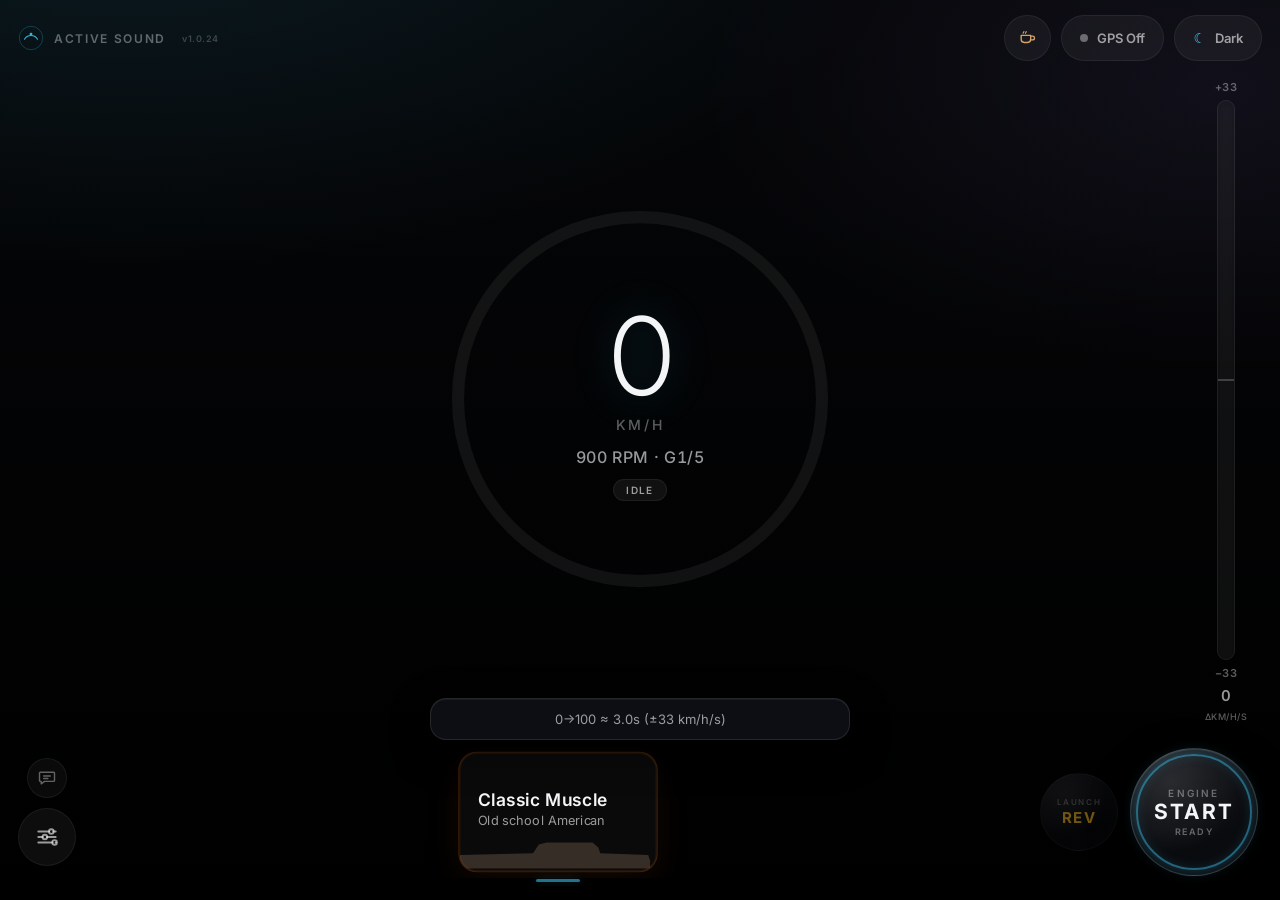
==== commit fbe5cf58: "perf(gps): pull fixes at the highest rate the receiver will actually give watchPosition alone delive" ====
--- a/index.html
+++ b/index.html
@@ -247,6 +247,10 @@
         <span>GPS Accuracy</span>
         <span id="tele-accuracy">—</span>
       </div>
+      <div class="sheet-meta dev-only">
+        <span>GPS Source · Rate</span>
+        <span id="tele-gps-src">—</span>
+      </div>
 
       <div class="sheet-meta sheet-credit">
         <span>© 2026 PreeMak03 · All rights reserved</span>
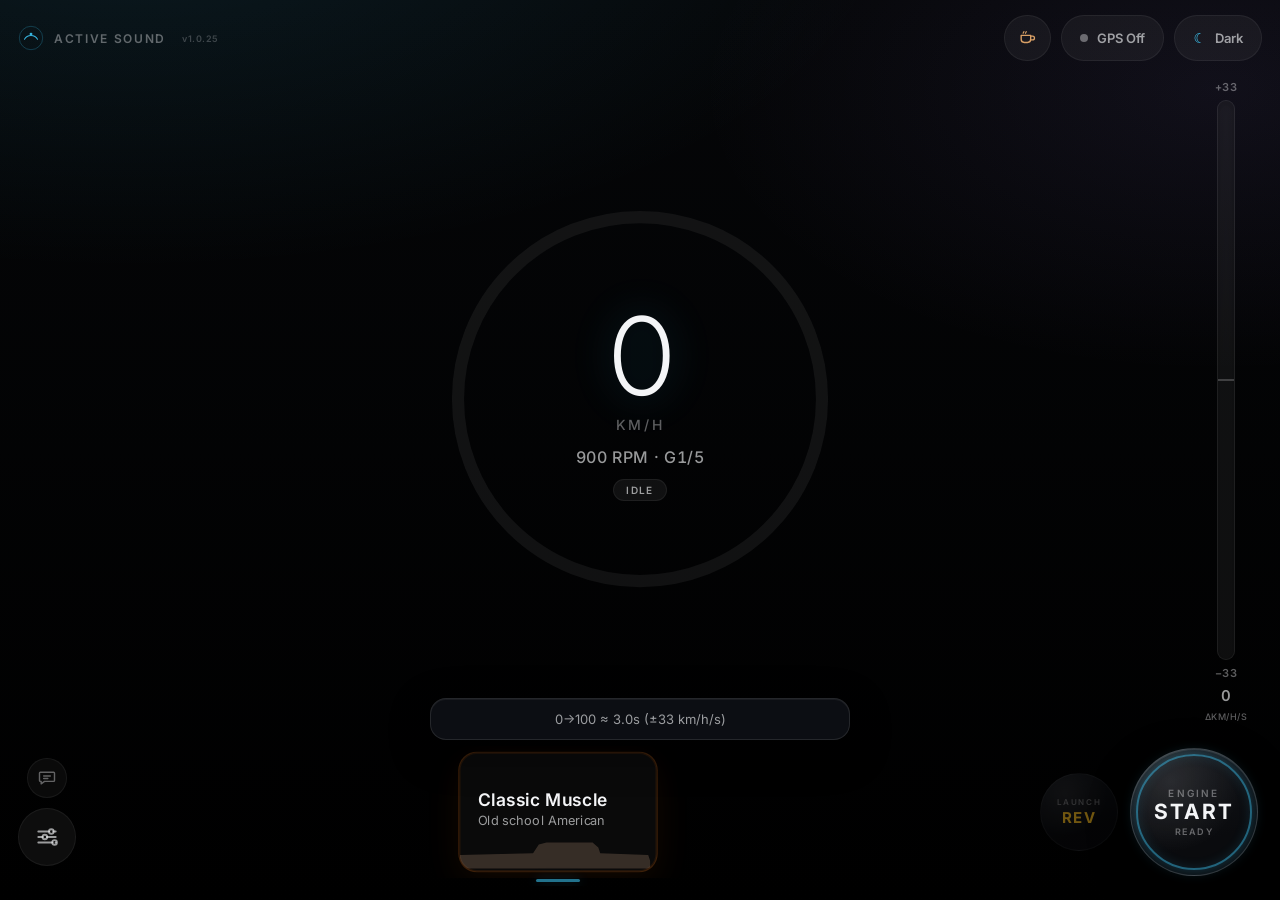
==== commit e40375f1: "fix(dev): show GPS telemetry on the drive screen, not only in the locked tune sheet The source/rate " ====
--- a/index.html
+++ b/index.html
@@ -89,6 +89,9 @@
             <div class="speed-unit">km/h</div>
             <div class="speed-rpm" id="speed-rpm">0 RPM · G1</div>
             <div class="state-chip" id="drive-state" data-state="idle">Idle</div>
+            <!-- Dev-only GPS telemetry. Lives on the drive screen ON PURPOSE: the tune sheet is
+                 locked out while moving, and this is exactly what needs reading while moving. -->
+            <div class="gps-diag dev-only" id="gps-diag">—</div>
           </div>
         </div>
       </section>
--- a/css/main.css
+++ b/css/main.css
@@ -261,6 +261,17 @@
   display: block;
 }
 
+/* GPS telemetry on the drive screen (dev only) — deliberately NOT inside .drive-lock's reach,
+   because the numbers only mean anything while the car is actually moving. */
+.gps-diag {
+  margin-top: 8px;
+  font-size: 11px;
+  letter-spacing: 0.04em;
+  color: var(--text-muted);
+  font-variant-numeric: tabular-nums;
+  white-space: nowrap;
+}
+
 .left-dock {
   flex: 0 0 auto;
   align-self: center;
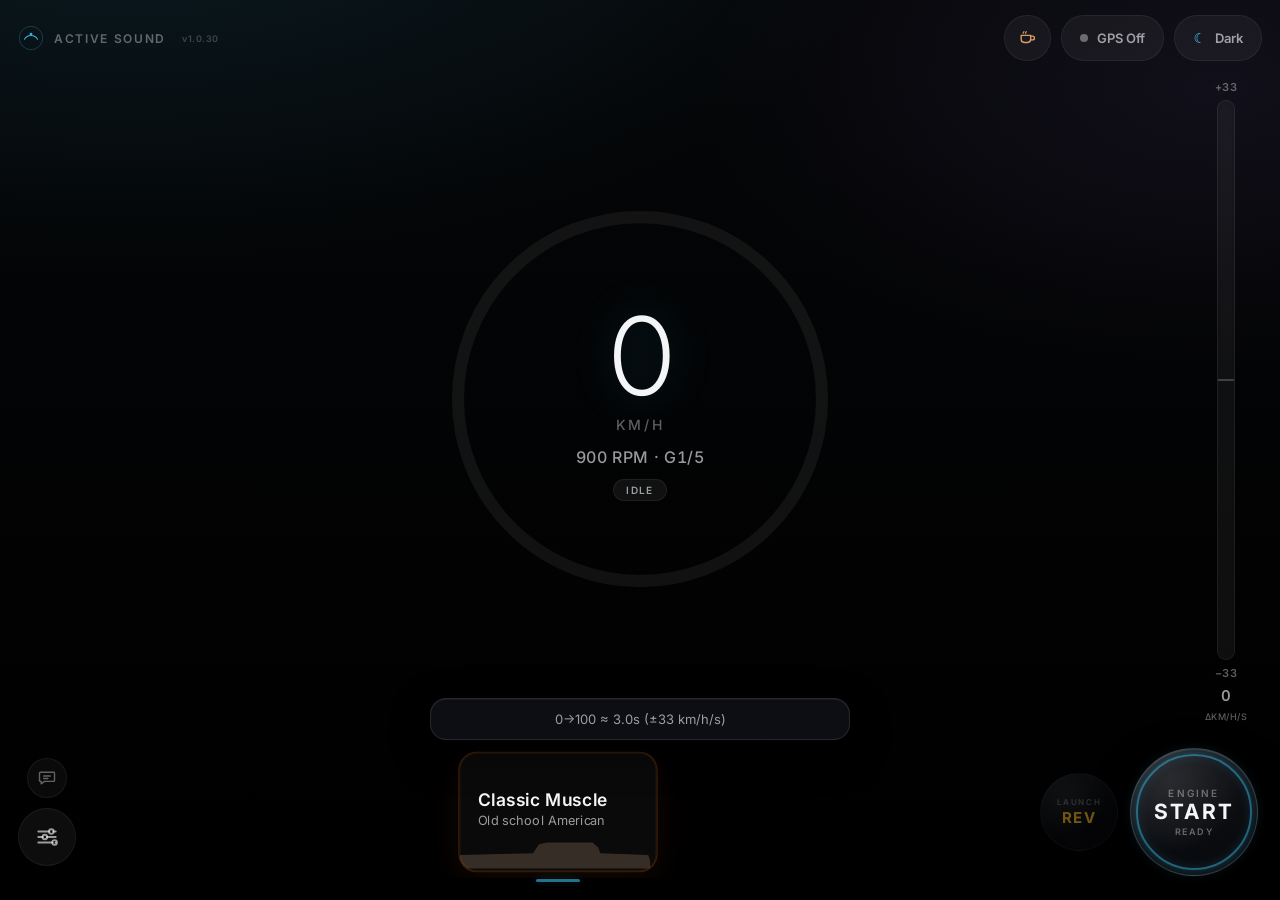
==== commit f12d9aba: "feat: Ioniq 5 N gear bands for every engine, plus a Dev-mode build stamp GEARS — the speed bands mov" ====
--- a/index.html
+++ b/index.html
@@ -47,6 +47,7 @@
         </svg>
         <span class="brand-name">Active Sound</span>
         <span class="brand-ver" id="app-ver" aria-label="app version"></span>
+        <span class="brand-build dev-only" id="app-build" aria-label="build id"></span>
       </div>
 
       <div class="top-actions">
--- a/css/main.css
+++ b/css/main.css
@@ -167,6 +167,7 @@
 .brand-mini {
   display: flex;
   align-items: center;
+  flex-wrap: wrap;
   gap: 10px;
   color: var(--text-muted);
 }
@@ -259,6 +260,29 @@
   width: 19px;
   height: 19px;
   display: block;
+}
+
+/* GPS nudge — a first-timer who never taps GPS hears only idle and concludes the app is
+   "just bass". A ring breathes on the chip so the thing to press is obvious without reading
+   anything. Animates OPACITY ONLY (compositor work, no layout or paint) and the class is
+   removed the moment it is done, so nothing keeps running. */
+@keyframes gps-nudge {
+  0%, 100% { opacity: 0; }
+  50% { opacity: 1; }
+}
+.gps-nudge {
+  position: relative;
+}
+.gps-nudge::after {
+  content: '';
+  position: absolute;
+  inset: -3px;
+  border-radius: var(--radius-pill);
+  border: 1.5px solid var(--accent);
+  box-shadow: 0 0 12px var(--accent-glow);
+  opacity: 0;
+  pointer-events: none;
+  animation: gps-nudge 1.6s ease-in-out infinite;
 }
 
 /* GPS telemetry on the drive screen (dev only) — deliberately NOT inside .drive-lock's reach,
@@ -995,6 +1019,20 @@
 }
 
 /* Small, muted app-version badge after the brand name (top-left). */
+/* Build id, under the version badge. Dev mode only — see .dev-only.
+ * `flex-basis: 100%` pushes it onto its own line inside the brand row. */
+.brand-build {
+  flex-basis: 100%;
+  margin-left: 34px;
+  margin-top: -2px;
+  font-size: 8px;
+  font-weight: 600;
+  letter-spacing: 0.04em;
+  color: var(--text-muted);
+  opacity: 0.55;
+  font-variant-numeric: tabular-nums;
+}
+
 .brand-ver {
   margin-left: 6px;
   font-size: 9px;
@@ -1040,6 +1078,12 @@
   color: #5eead4;
   border-color: rgba(94, 234, 212, 0.35);
   background: rgba(94, 234, 212, 0.1);
+}
+
+.scope-chip.is-crank {
+  color: #f5b544;
+  border-color: rgba(245, 181, 68, 0.35);
+  background: rgba(245, 181, 68, 0.1);
 }
 
 .scope-hint {
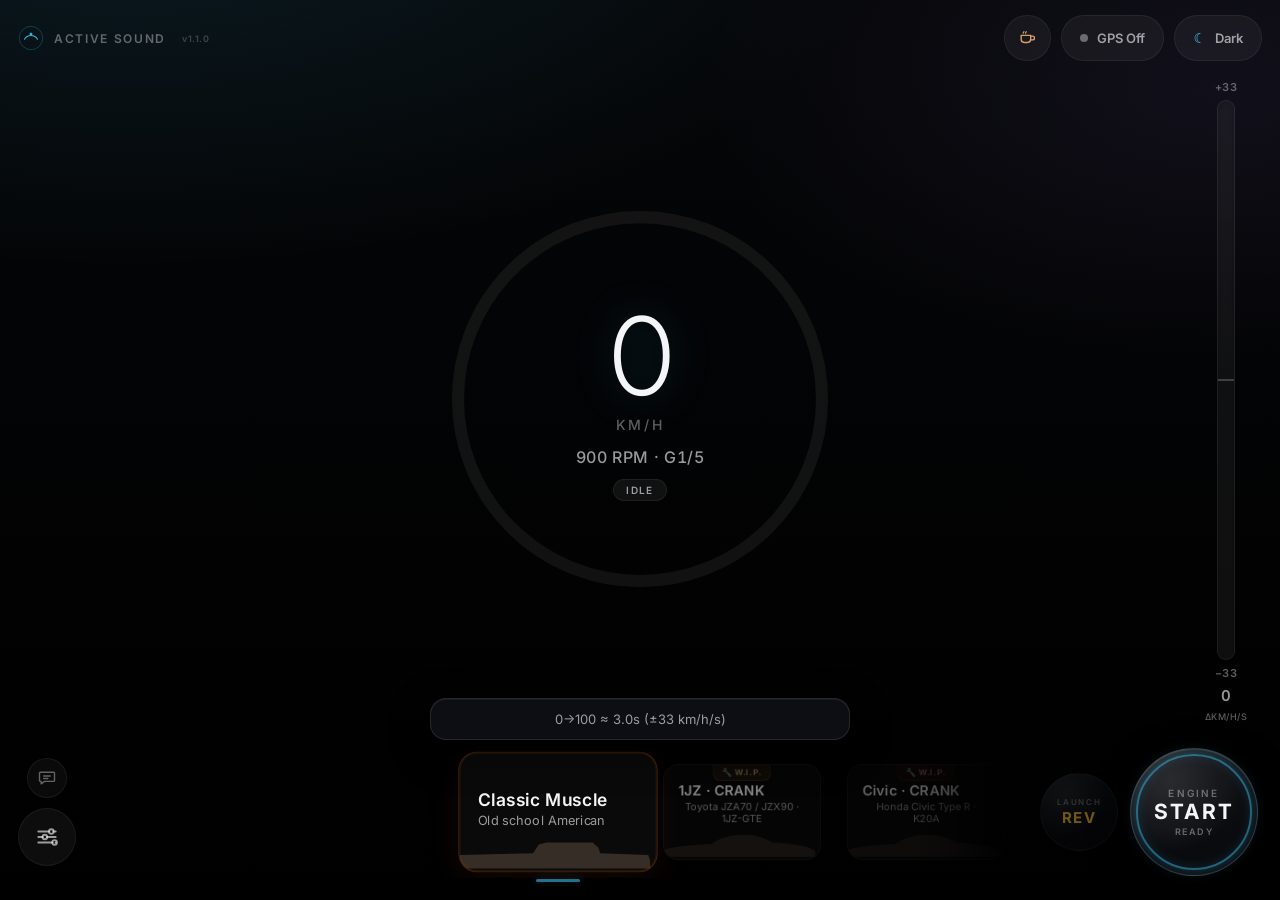
==== commit 6d7465f3: "feat(manual): blip the throttle, paddles on the rim, and a tacho that fills Four things, all from dr" ====
--- a/index.html
+++ b/index.html
@@ -48,6 +48,7 @@
         <span class="brand-name">Active Sound</span>
         <span class="brand-ver" id="app-ver" aria-label="app version"></span>
         <span class="brand-build dev-only" id="app-build" aria-label="build id"></span>
+        <span class="brand-build dev-only" id="app-perf" aria-label="performance"></span>
       </div>
 
       <div class="top-actions">
@@ -84,6 +85,25 @@
             <circle class="ring-track" cx="120" cy="120" r="104" />
             <circle class="ring-progress" id="ring-progress" cx="120" cy="120" r="104"
               stroke="url(#ringGrad)" />
+            <!-- Rev counter — a donut that FILLS, like water rising in a jar,
+                 rather than a needle sweeping round. The level is a plain
+                 rectangle whose top edge rises with the revs; the ring shape
+                 comes from clipping it to an annulus, so the waterline stays
+                 flat and horizontal the way a liquid surface actually is.
+                 Colour is set from JS so it can interpolate rather than step. -->
+            <defs>
+              <clipPath id="rpmJar" clipPathUnits="userSpaceOnUse">
+                <path clip-rule="evenodd" d="M120 25a95 95 0 1 1-0.01 0Z M120 34a86 86 0 1 0 0.01 0Z" />
+              </clipPath>
+            </defs>
+            <!-- The parent svg is rotated -90deg so the speed ring starts at
+                 twelve o'clock. Water has to be level with the WORLD, not with
+                 that rotation, so the jar and its fill are turned back. -->
+            <g transform="rotate(90 120 120)">
+              <path class="rpm-jar" d="M120 25a95 95 0 1 1-0.01 0Z M120 34a86 86 0 1 0 0.01 0Z" clip-rule="evenodd" />
+              <rect class="rpm-water" id="rpm-water" x="20" y="215" width="200" height="0"
+                clip-path="url(#rpmJar)" />
+            </g>
           </svg>
           <div class="speed-core">
             <div class="speed-value" id="speed-value">0</div>
--- a/css/main.css
+++ b/css/main.css
@@ -459,10 +459,17 @@
 .accel-side {
   flex: 0 0 72px;
   display: flex;
+  /* A column now: the gear readout sits above the tube. They are one
+     instrument stack, which is why the gear does not float over the
+     carousel any more. */
+  flex-direction: column;
   align-items: stretch;
-  justify-content: center;
+  justify-content: flex-start;
+  gap: 10px;
   padding: 12px 0 12px;
 }
+
+.accel-side .accel-tube { flex: 1 1 auto; }
 
 .accel-tube {
   display: flex;
@@ -684,6 +691,43 @@
   opacity: 0.3;
 }
 
+/* Still-being-tuned marker. Small enough not to fight the card, legible
+   enough that nobody has to discover it by ear. */
+/* Still-being-tuned marker.
+
+   .pcard clips its children — the silhouette art is inset past the edges and
+   needs that — so a badge centred ON the top border gets its upper half cut
+   off and reads as jammed into the frame. It hangs FROM the edge instead:
+   flush to the top, square where it meets it, rounded where it leaves. A tag
+   pinned to the header, which is the job. */
+.pcard-wip {
+  position: absolute;
+  top: 0;
+  left: 50%;
+  transform: translateX(-50%);
+  z-index: 2;
+  display: inline-flex;
+  align-items: center;
+  gap: 4px;
+  padding: 3px 9px 4px;
+  border-radius: 0 0 8px 8px;
+  font-size: 9px;
+  font-weight: 700;
+  letter-spacing: 0.06em;
+  line-height: 1;
+  white-space: nowrap;
+  color: color-mix(in srgb, var(--profile-accent, var(--accent)) 62%, var(--text-primary) 38%);
+  background: color-mix(in srgb, var(--profile-accent, var(--accent)) 20%, rgba(0, 0, 0, 0.45));
+  border: 1px solid color-mix(in srgb, var(--profile-accent, var(--accent)) 38%, transparent);
+  border-top: none;
+  opacity: 0.8;
+  pointer-events: none;
+}
+
+.pcard.is-center .pcard-wip {
+  opacity: 1;
+}
+
 .pcard-name {
   position: relative;
   z-index: 1;
@@ -1611,3 +1655,212 @@
     transition-duration: 0.01ms !important;
   }
 }
+
+/* Manual gearbox — one instrument at the head of the accel column.
+
+   Everything lives here because there is nowhere else it can live: pinned to
+   the bottom edges the paddles landed on the tune and START buttons, and the
+   right edge is the accel tube for its whole height. Plus above, gear in the
+   middle, minus below — the control points the way the gears go. */
+.ms-root {
+  display: flex;
+  flex-direction: column;
+  align-items: stretch;
+  gap: 4px;
+  padding: 6px 6px 8px;
+  border-radius: 14px;
+  border: 1px solid var(--border-subtle);
+  background: rgba(127, 127, 127, 0.05);
+  transition: border-color 0.2s var(--ease-soft), background 0.2s var(--ease-soft);
+}
+
+.ms-root.ms-on {
+  border-color: color-mix(in srgb, var(--accent) 45%, transparent);
+  background: color-mix(in srgb, var(--accent) 8%, transparent);
+}
+
+/* Paddle shifters — curved blades on the rim of the dial.
+
+   Brushed grey, not accent: a paddle is hardware you reach for without
+   looking, and it has no business competing with the numbers it sits beside.
+   Colour arrives on contact, and red only when the upshift is the thing the
+   engine is asking for. */
+.ms-paddles {
+  position: absolute;
+  inset: 0;
+  display: none;
+  pointer-events: none;
+}
+
+.ms-paddles.ms-on { display: block; }
+
+.ms-paddle-svg {
+  width: 100%;
+  height: 100%;
+  overflow: visible;          /* blades sit outside the box, same coordinates */
+}
+
+.ms-pad {
+  pointer-events: auto;
+  cursor: pointer;
+  fill: rgba(190, 196, 204, 0.10);
+  stroke: rgba(190, 196, 204, 0.24);
+  stroke-width: 1;
+  stroke-linejoin: round;
+  transition: fill 0.12s var(--ease-soft), stroke 0.12s var(--ease-soft);
+}
+
+.ms-pad:active { fill: rgba(214, 220, 228, 0.2); }
+
+.ms-pad.ms-hit {
+  fill: rgba(214, 220, 228, 0.3);
+  stroke: rgba(214, 220, 228, 0.6);
+}
+
+.ms-pad.ms-blocked {
+  fill: color-mix(in srgb, #ff5a5a 26%, transparent);
+  stroke: color-mix(in srgb, #ff5a5a 52%, transparent);
+}
+
+.ms-pad-glyph, .ms-pad-tag {
+  fill: rgba(214, 220, 228, 0.8);
+  text-anchor: middle;
+  pointer-events: none;
+  user-select: none;
+}
+
+.ms-pad-glyph { font-size: 19px; font-weight: 300; }
+
+.ms-pad-tag {
+  font-size: 6px;
+  font-weight: 700;
+  letter-spacing: 0.14em;
+  opacity: 0.5;
+}
+
+/* Shift up: the engine is against the cut and the driver has one job. */
+.ms-root.ms-limit ~ * .ms-up, .speed-ring.at-redline ~ .ms-paddles .ms-up {
+  border-color: color-mix(in srgb, #ff6b6b 62%, transparent);
+  background: color-mix(in srgb, #ff6b6b 22%, transparent);
+  color: #ffd9d9;
+}
+
+/* Throttle — a pedal, so it is the size of something pressed without aiming. */
+.ms-gas {
+  display: flex;
+  flex-direction: column;
+  align-items: center;
+  justify-content: center;
+  gap: 1px;
+  width: 84px;
+  height: 84px;
+  border-radius: 24px;
+  border: 1px solid rgba(190, 196, 204, 0.24);
+  background: rgba(190, 196, 204, 0.08);
+  color: rgba(214, 220, 228, 0.85);
+  touch-action: none;
+  user-select: none;
+  transition: transform 0.08s var(--ease-soft), background 0.1s var(--ease-soft),
+    border-color 0.1s var(--ease-soft);
+}
+
+.ms-gas-eyebrow {
+  font-size: 8px;
+  font-weight: 700;
+  letter-spacing: 0.14em;
+  text-transform: uppercase;
+  opacity: 0.55;
+}
+
+.ms-gas-main { font-size: 20px; font-weight: 700; letter-spacing: 0.04em; }
+
+.ms-gas.ms-gas-on {
+  transform: scale(0.96);
+  background: color-mix(in srgb, #6fe08a 22%, transparent);
+  border-color: color-mix(in srgb, #6fe08a 55%, transparent);
+  color: #d8ffe4;
+}
+
+.ms-gear {
+  text-align: center;
+  font-size: 26px;
+  font-weight: 700;
+  line-height: 1.1;
+  color: var(--text-secondary);
+  transition: color 0.12s var(--ease-soft);
+}
+
+.ms-root.ms-on .ms-gear { color: var(--accent); }
+.ms-root.ms-pedal .ms-gear { color: #6fe08a; }
+.ms-root.ms-limit .ms-gear { color: #ff6b6b; }
+
+.ms-toggle {
+  padding: 3px 0;
+  border-radius: 999px;
+  border: 1px solid var(--border-subtle);
+  background: rgba(0, 0, 0, 0.3);
+  color: var(--text-secondary);
+  font-size: 8px;
+  font-weight: 700;
+  letter-spacing: 0.08em;
+}
+
+.ms-root.ms-on .ms-toggle {
+  color: var(--accent);
+  border-color: color-mix(in srgb, var(--accent) 40%, transparent);
+}
+
+.ms-src {
+  text-align: center;
+  font-size: 8px;
+  letter-spacing: 0.05em;
+  color: var(--text-secondary);
+  opacity: 0.65;
+  min-height: 10px;
+}
+
+/* Pedal state — the only thing worth showing while a hand is on the keyboard:
+   throttle open, and whether the limiter is what is holding the car back. */
+.ms-root.ms-limit .ms-up {
+  background: color-mix(in srgb, #ff6b6b 30%, rgba(0, 0, 0, 0.45));
+  border-color: color-mix(in srgb, #ff6b6b 60%, transparent);
+}
+
+/* --------------------------------------------------------------------------
+   Rev counter ring — inside the speed ring.
+
+   A tachometer earns its keep in the last third of the sweep, so the colour
+   does nothing for most of it and then means something: accent while there is
+   room, amber as the band approaches, red at the limiter, flashing in time
+   with the cut rather than on a decorative timer.
+   -------------------------------------------------------------------------- */
+.rpm-jar {
+  fill: rgba(127, 127, 127, 0.07);
+  opacity: 0;
+  transition: opacity 0.4s var(--ease-soft);
+}
+
+.rpm-water {
+  opacity: 0;
+  transition: opacity 0.4s var(--ease-soft);
+}
+
+.speed-ring.has-rpm .rpm-jar,
+.speed-ring.has-rpm .rpm-water {
+  opacity: 1;
+}
+
+/* The limiter cut, seen. Short and hard, not a gentle pulse — it is a fuel
+   cut, and it should read as the engine hitting something. */
+.speed-ring.at-redline .rpm-water {
+  animation: rpmCut 0.1s steps(1, end) infinite;
+}
+
+@keyframes rpmCut {
+  0%, 49% { opacity: 1; }
+  50%, 100% { opacity: 0.2; }
+}
+
+.speed-ring.at-redline .speed-value {
+  text-shadow: 0 0 44px rgba(255, 90, 90, 0.45);
+}
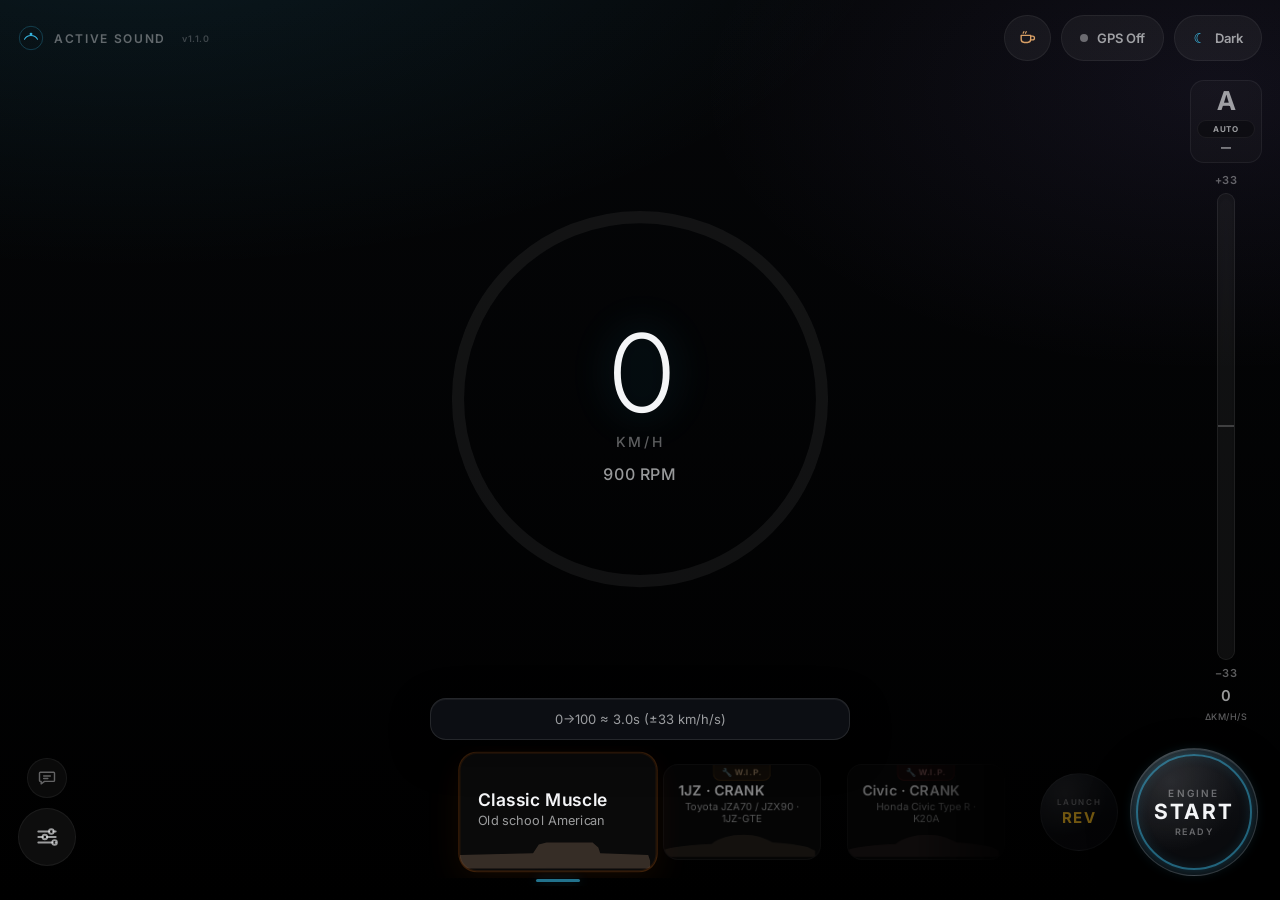
==== commit c6479429: "chore(ui): drive-state chip is dev-only now, and it was not the judder He asked for it off the drive" ====
--- a/index.html
+++ b/index.html
@@ -109,7 +109,12 @@
             <div class="speed-value" id="speed-value">0</div>
             <div class="speed-unit">km/h</div>
             <div class="speed-rpm" id="speed-rpm">0 RPM · G1</div>
-            <div class="state-chip" id="drive-state" data-state="idle">Idle</div>
+            <!-- Dev only. It was a suspect for the judder: every state change writes
+                 textContent AND data-state, and a data-attribute change restyles.
+                 Measured innocent on the audio side (the cruise/pull flag reaches
+                 nothing but the label), but it is diagnostic furniture and the drive
+                 screen is better without it. -->
+            <div class="state-chip dev-only" id="drive-state" data-state="idle">Idle</div>
             <!-- Dev-only GPS telemetry. Lives on the drive screen ON PURPOSE: the tune sheet is
                  locked out while moving, and this is exactly what needs reading while moving. -->
             <div class="gps-diag dev-only" id="gps-diag">—</div>
--- a/css/main.css
+++ b/css/main.css
@@ -1674,9 +1674,13 @@
   transition: border-color 0.2s var(--ease-soft), background 0.2s var(--ease-soft);
 }
 
+/* Plain, untinted. The tacho ring carries every bit of colour meaning in this
+   screen; a gear number that also changes hue is a second voice saying the
+   same thing, and it makes the readout harder to read at a glance rather than
+   easier. */
 .ms-root.ms-on {
-  border-color: color-mix(in srgb, var(--accent) 45%, transparent);
-  background: color-mix(in srgb, var(--accent) 8%, transparent);
+  border-color: rgba(214, 220, 228, 0.28);
+  background: rgba(214, 220, 228, 0.05);
 }
 
 /* Paddle shifters — curved blades on the rim of the dial.
@@ -1722,6 +1726,15 @@
   stroke: color-mix(in srgb, #ff5a5a 52%, transparent);
 }
 
+/* The press target: the whole rectangle around a blade, invisible. Kept
+   separate from the blade so the shape stays a paddle while the thing you
+   actually hit is a generous box. */
+.ms-hit-area {
+  fill: transparent;
+  pointer-events: all;
+  cursor: pointer;
+}
+
 .ms-pad-glyph, .ms-pad-tag {
   fill: rgba(214, 220, 228, 0.8);
   text-anchor: middle;
@@ -1731,11 +1744,12 @@
 
 .ms-pad-glyph { font-size: 19px; font-weight: 300; }
 
+/* Short enough to sit inside the blade. DOWN ran off the end of it. */
 .ms-pad-tag {
-  font-size: 6px;
+  font-size: 5.5px;
   font-weight: 700;
-  letter-spacing: 0.14em;
-  opacity: 0.5;
+  letter-spacing: 0.08em;
+  opacity: 0.45;
 }
 
 /* Shift up: the engine is against the cut and the driver has one job. */
@@ -1790,11 +1804,12 @@
   transition: color 0.12s var(--ease-soft);
 }
 
-.ms-root.ms-on .ms-gear { color: var(--accent); }
-.ms-root.ms-pedal .ms-gear { color: #6fe08a; }
-.ms-root.ms-limit .ms-gear { color: #ff6b6b; }
-
+.ms-root.ms-on .ms-gear { color: #ffffff; }
+
+/* The pill is a label now; .ms-root takes the press. Kept non-interactive so
+   a thumb landing anywhere in the box behaves the same. */
 .ms-toggle {
+  pointer-events: none;
   padding: 3px 0;
   border-radius: 999px;
   border: 1px solid var(--border-subtle);
@@ -1806,17 +1821,23 @@
 }
 
 .ms-root.ms-on .ms-toggle {
-  color: var(--accent);
-  border-color: color-mix(in srgb, var(--accent) 40%, transparent);
-}
-
+  color: rgba(236, 240, 245, 0.9);
+  border-color: rgba(214, 220, 228, 0.3);
+}
+
+/* It names whatever input just arrived, so it has to be readable from the
+   driver's seat — this is how the steering wheel's actual event gets
+   identified without a console the car does not have. */
 .ms-src {
   text-align: center;
-  font-size: 8px;
-  letter-spacing: 0.05em;
-  color: var(--text-secondary);
-  opacity: 0.65;
-  min-height: 10px;
+  font-size: 10px;
+  font-weight: 600;
+  letter-spacing: 0.02em;
+  line-height: 1.15;
+  color: var(--text-primary);
+  opacity: 0.8;
+  min-height: 12px;
+  word-break: break-all;
 }
 
 /* Pedal state — the only thing worth showing while a hand is on the keyboard:
@@ -1852,13 +1873,25 @@
 
 /* The limiter cut, seen. Short and hard, not a gentle pulse — it is a fuel
    cut, and it should read as the engine hitting something. */
+.speed-ring.at-redline .rpm-jar { opacity: 0.25; }
+
 .speed-ring.at-redline .rpm-water {
   animation: rpmCut 0.1s steps(1, end) infinite;
 }
 
+/* The cut itself is drawn from JS, in step with the audio — see drawRevRing().
+   A CSS animation cannot do it: the flag it would key off toggles at the same
+   rate the animation runs, so every restart cancelled the dark half. What is
+   left here is the transition, which has to be OFF or it would smear the
+   square wave into a wobble. */
+.rpm-water, .rpm-jar { transition: none; }
+
+/* Blacked out on the off phase, not merely faded. A fuel cut is the engine
+   going away and coming back, and half a beat of nothing reads as that far
+   harder than a dimmer version of the same ring. */
 @keyframes rpmCut {
   0%, 49% { opacity: 1; }
-  50%, 100% { opacity: 0.2; }
+  50%, 100% { opacity: 0; }
 }
 
 .speed-ring.at-redline .speed-value {
